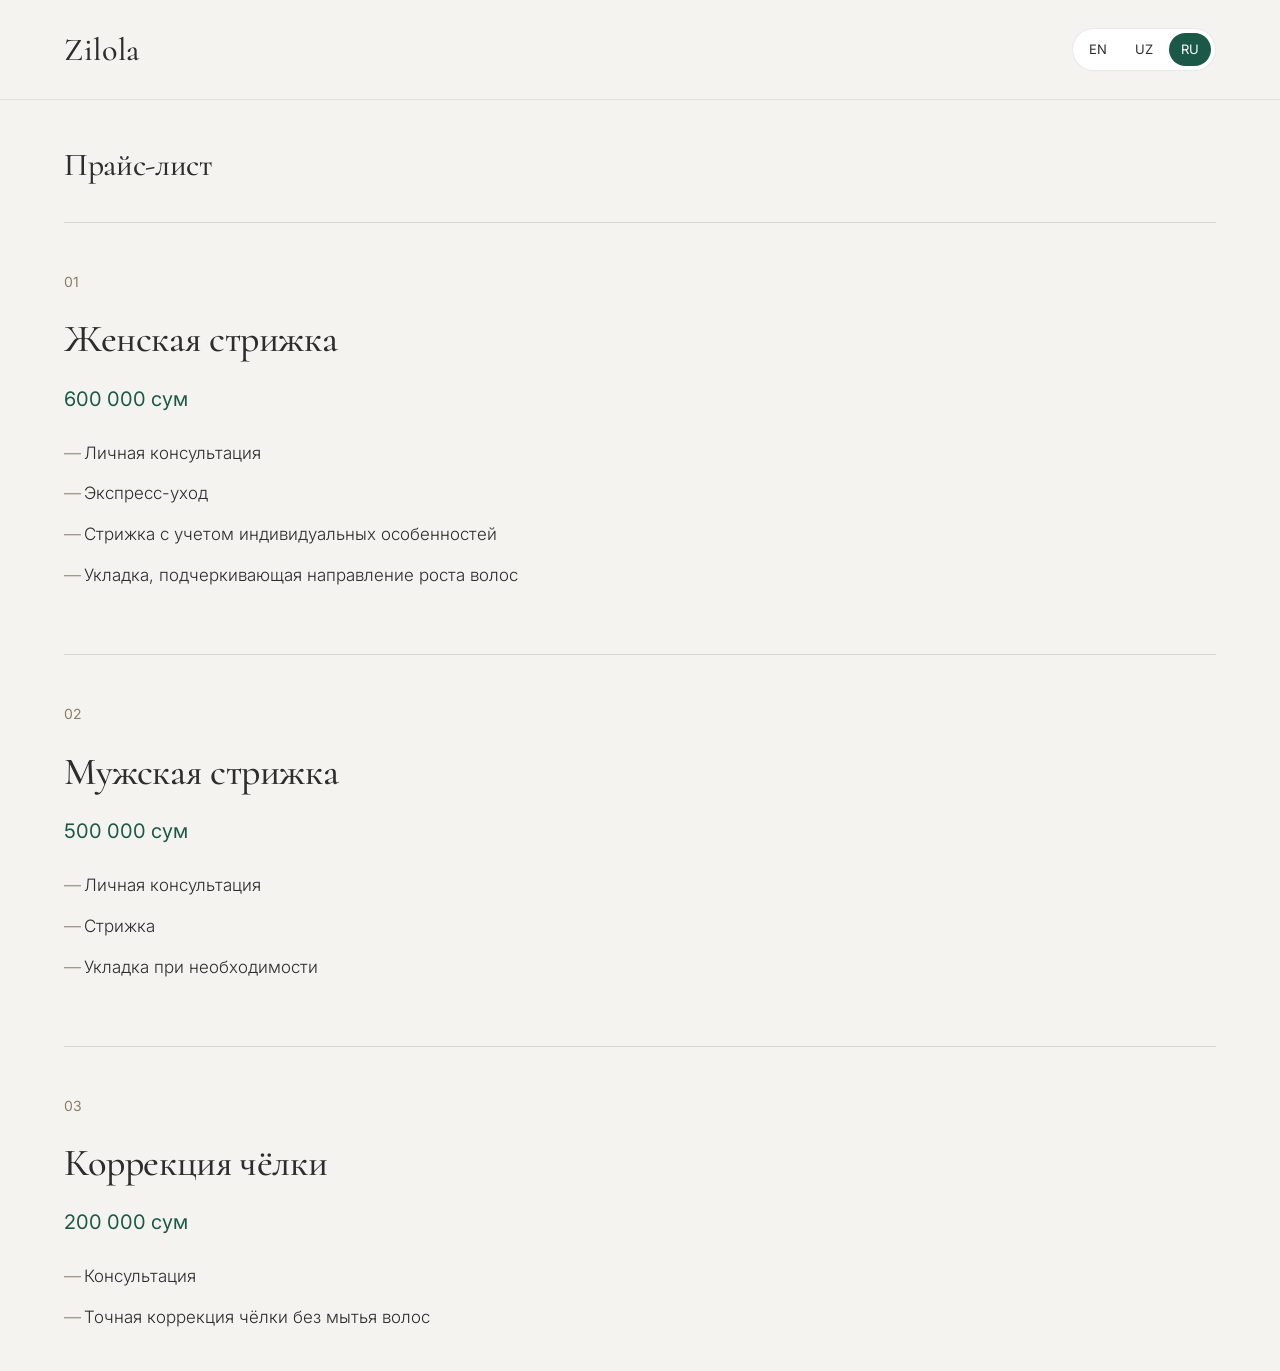
==== index.html @ 5ff69417 "language button fix" ====
<!DOCTYPE html>
<html lang="ru">
<head>
    <meta charset="UTF-8">
    <meta name="viewport" content="width=device-width, initial-scale=1.0">
    <title>Зилола — Парикмахер в Ташкенте</title>
    <meta name="description" content="Профессиональные услуги стилиста Зилолы в Ташкенте. Женские и мужские стрижки, коррекция чёлки.">
    <link rel="preconnect" href="https://fonts.googleapis.com">
    <link rel="preconnect" href="https://fonts.gstatic.com" crossorigin>
    <link href="https://fonts.googleapis.com/css2?family=Cormorant:wght@400;500;600&family=Inter:wght@300;400;500&display=swap" rel="stylesheet">
    <link rel="stylesheet" href="styles.css">
    <link rel="alternate" hreflang="en" href="index.en.html">
    <link rel="alternate" hreflang="uz" href="index.uz.html">
    <link rel="alternate" hreflang="ru" href="index.html">
    <link rel="alternate" hreflang="x-default" href="index.html">
</head>
<body>
    <header class="site-header">
        <div class="header-content">
            <a href="index.ru.html" class="logo">Zilola</a>
            <nav class="language-switcher" role="navigation" aria-label="Выбор языка">
                <a href="index.html" class="lang-btn">EN</a>
                <a href="index.uz.html" class="lang-btn">UZ</a>
                <a href="index.ru.html" class="lang-btn active" aria-current="page">RU</a>
            </nav>
        </div>
    </header>

    <main>

        <!-- Services Section -->
        <section id="services" class="services-section">
            <div class="services-header">
                <h2 class="section-title">Прайс-лист</h2>
            </div>

            <div class="services-grid">
                <article class="service-item">
                    <div class="service-number">01</div>
                    <h3 class="service-title">Женская стрижка</h3>
                    <p class="service-price">600 000 сум</p>
                    <ul class="service-details">
                        <li>Личная консультация</li>
                        <li>Экспресс-уход</li>
                        <li>Стрижка с учетом индивидуальных особенностей</li>
                        <li>Укладка, подчеркивающая направление роста волос</li>
                    </ul>
                </article>

                <article class="service-item">
                    <div class="service-number">02</div>
                    <h3 class="service-title">Мужская стрижка</h3>
                    <p class="service-price">500 000 сум</p>
                    <ul class="service-details">
                        <li>Личная консультация</li>
                        <li>Стрижка</li>
                        <li>Укладка при необходимости</li>
                    </ul>
                </article>

                <article class="service-item">
                    <div class="service-number">03</div>
                    <h3 class="service-title">Коррекция чёлки</h3>
                    <p class="service-price">200 000 сум</p>
                    <ul class="service-details">
                        <li>Консультация</li>
                        <li>Точная коррекция чёлки без мытья волос</li>
                    </ul>
                </article>
            </div>
        </section>
    </main>
</body>
</html>
---- styles.css ----
:root {
    --cream: #F5F3EF;
    --forest: #1A5947;
    --charcoal: #2D2D2D;
    --warm-brown: #8B7E6A;
    --white: #FFFFFF;

    --font-serif: 'Cormorant', Georgia, serif;
    --font-sans: 'Inter', -apple-system, BlinkMacSystemFont, 'Segoe UI', sans-serif;
}

* {
    margin: 0;
    padding: 0;
    box-sizing: border-box;
}

html {
    font-size: 16px;
    scroll-behavior: smooth;
}

body {
    font-family: var(--font-sans);
    background-color: var(--cream);
    color: var(--charcoal);
    line-height: 1.6;
    -webkit-font-smoothing: antialiased;
    -moz-osx-font-smoothing: grayscale;
}

/* Header */
.site-header {
    position: sticky;
    top: 0;
    background-color: var(--cream);
    z-index: 100;
    border-bottom: 1px solid rgba(45, 45, 45, 0.1);
}

.header-content {
    max-width: 1400px;
    margin: 0 auto;
    padding: clamp(1rem, 2vw, 1.5rem) clamp(1.5rem, 5vw, 4rem);
    display: flex;
    justify-content: space-between;
    align-items: center;
}

.logo {
    font-family: var(--font-serif);
    font-size: clamp(1.5rem, 2.5vw, 2rem);
    font-weight: 500;
    color: var(--charcoal);
    text-decoration: none;
    letter-spacing: 0.02em;
}

.language-switcher {
    display: flex;
    gap: 0.25rem;
    background: var(--white);
    border: 1px solid rgba(45, 45, 45, 0.1);
    border-radius: 50px;
    padding: 0.25rem;
}

.lang-btn {
    font-family: var(--font-sans);
    font-size: 0.8125rem;
    font-weight: 400;
    padding: 0.375rem 0.75rem;
    border: none;
    border-radius: 50px;
    background: transparent;
    color: var(--charcoal);
    text-decoration: none;
    display: inline-block;
    transition: all 0.2s ease;
}

.lang-btn:hover {
    background: rgba(45, 45, 45, 0.05);
}

.lang-btn.active {
    background: var(--forest);
    color: var(--white);
}

.lang-btn:focus-visible {
    outline: 2px solid var(--forest);
    outline-offset: 2px;
}

/* Main Content */
main {
    max-width: 1400px;
    margin: 0 auto;
    padding: 0 clamp(1.5rem, 5vw, 4rem);
}

.content-wrapper[hidden] {
    display: none;
}

/* Hero Section */
.hero {
    display: grid;
    grid-template-columns: 1fr 1fr;
    gap: clamp(2rem, 6vw, 6rem);
    align-items: center;
    min-height: 70vh;
    padding: clamp(2rem, 4vw, 4rem) 0;
}

.hero-text {
    padding-right: clamp(1rem, 4vw, 4rem);
}

.hero-title {
    font-family: var(--font-serif);
    font-size: clamp(2.5rem, 6vw, 5rem);
    font-weight: 500;
    color: var(--charcoal);
    line-height: 1.1;
    letter-spacing: -0.02em;
    margin-bottom: clamp(2rem, 4vw, 3rem);
}

.cta-button {
    display: inline-block;
    font-family: var(--font-sans);
    font-size: 0.9375rem;
    font-weight: 400;
    color: var(--white);
    background: var(--forest);
    padding: 0.875rem 2rem;
    border-radius: 50px;
    text-decoration: none;
    transition: all 0.3s ease;
}

.cta-button:hover {
    background: #134536;
    transform: translateY(-2px);
}

.cta-button:focus-visible {
    outline: 2px solid var(--forest);
    outline-offset: 4px;
}

.hero-image {
    position: relative;
    aspect-ratio: 3 / 4;
    border-radius: 4px;
    overflow: hidden;
}

.hero-image img {
    width: 100%;
    height: 100%;
    object-fit: cover;
    display: block;
}

/* Services Section */
.services-section {
    padding: clamp(1.5rem, 3vw, 2.5rem) 0;
}

.services-header {
    margin-bottom: clamp(1.25rem, 2.5vw, 2rem);
}

.section-title {
    font-family: var(--font-serif);
    font-size: clamp(1.5rem, 2.5vw, 2rem);
    font-weight: 500;
    color: var(--charcoal);
    letter-spacing: -0.01em;
}

.services-grid {
    display: grid;
    gap: clamp(3rem, 5vw, 4rem);
}

.service-item {
    border-top: 1px solid rgba(45, 45, 45, 0.15);
    padding-top: clamp(2rem, 4vw, 3rem);
}

.service-number {
    font-family: var(--font-sans);
    font-size: 0.875rem;
    font-weight: 400;
    color: var(--warm-brown);
    margin-bottom: 1rem;
}

.service-title {
    font-family: var(--font-serif);
    font-size: clamp(1.75rem, 3vw, 2.5rem);
    font-weight: 500;
    color: var(--charcoal);
    margin-bottom: 0.75rem;
    letter-spacing: -0.01em;
}

.service-price {
    font-family: var(--font-sans);
    font-size: clamp(1rem, 2vw, 1.25rem);
    font-weight: 400;
    color: var(--forest);
    margin-bottom: 1.5rem;
}

.service-details {
    list-style: none;
    display: grid;
    gap: 0.75rem;
    max-width: 600px;
}

.service-details li {
    font-family: var(--font-sans);
    font-size: clamp(0.9375rem, 1.5vw, 1.0625rem);
    font-weight: 300;
    color: var(--charcoal);
    line-height: 1.7;
    padding-left: 1.25rem;
    position: relative;
}

.service-details li::before {
    content: '—';
    position: absolute;
    left: 0;
    color: var(--warm-brown);
}

/* Responsive */
@media (max-width: 1024px) {
    .hero {
        grid-template-columns: 1fr;
        min-height: auto;
    }

    .hero-text {
        padding-right: 0;
    }

    .hero-image {
        max-width: 500px;
        margin: 0 auto;
    }
}

@media (max-width: 640px) {
    .header-content {
        flex-direction: column;
        gap: 1rem;
        align-items: flex-start;
    }

    .language-switcher {
        align-self: flex-start;
        padding: 0.15rem;
    }

    .lang-btn {
        font-size: 0.75rem;
        padding: 0.3rem 0.6rem;
    }
}

/* Accessibility */
@media (prefers-reduced-motion: reduce) {
    *,
    *::before,
    *::after {
        animation-duration: 0.01ms !important;
        animation-iteration-count: 1 !important;
        transition-duration: 0.01ms !important;
        scroll-behavior: auto !important;
    }
}

/* Print styles */
@media print {
    .site-header,
    .language-switcher,
    .cta-button {
        display: none;
    }

    body {
        background: white;
    }
}
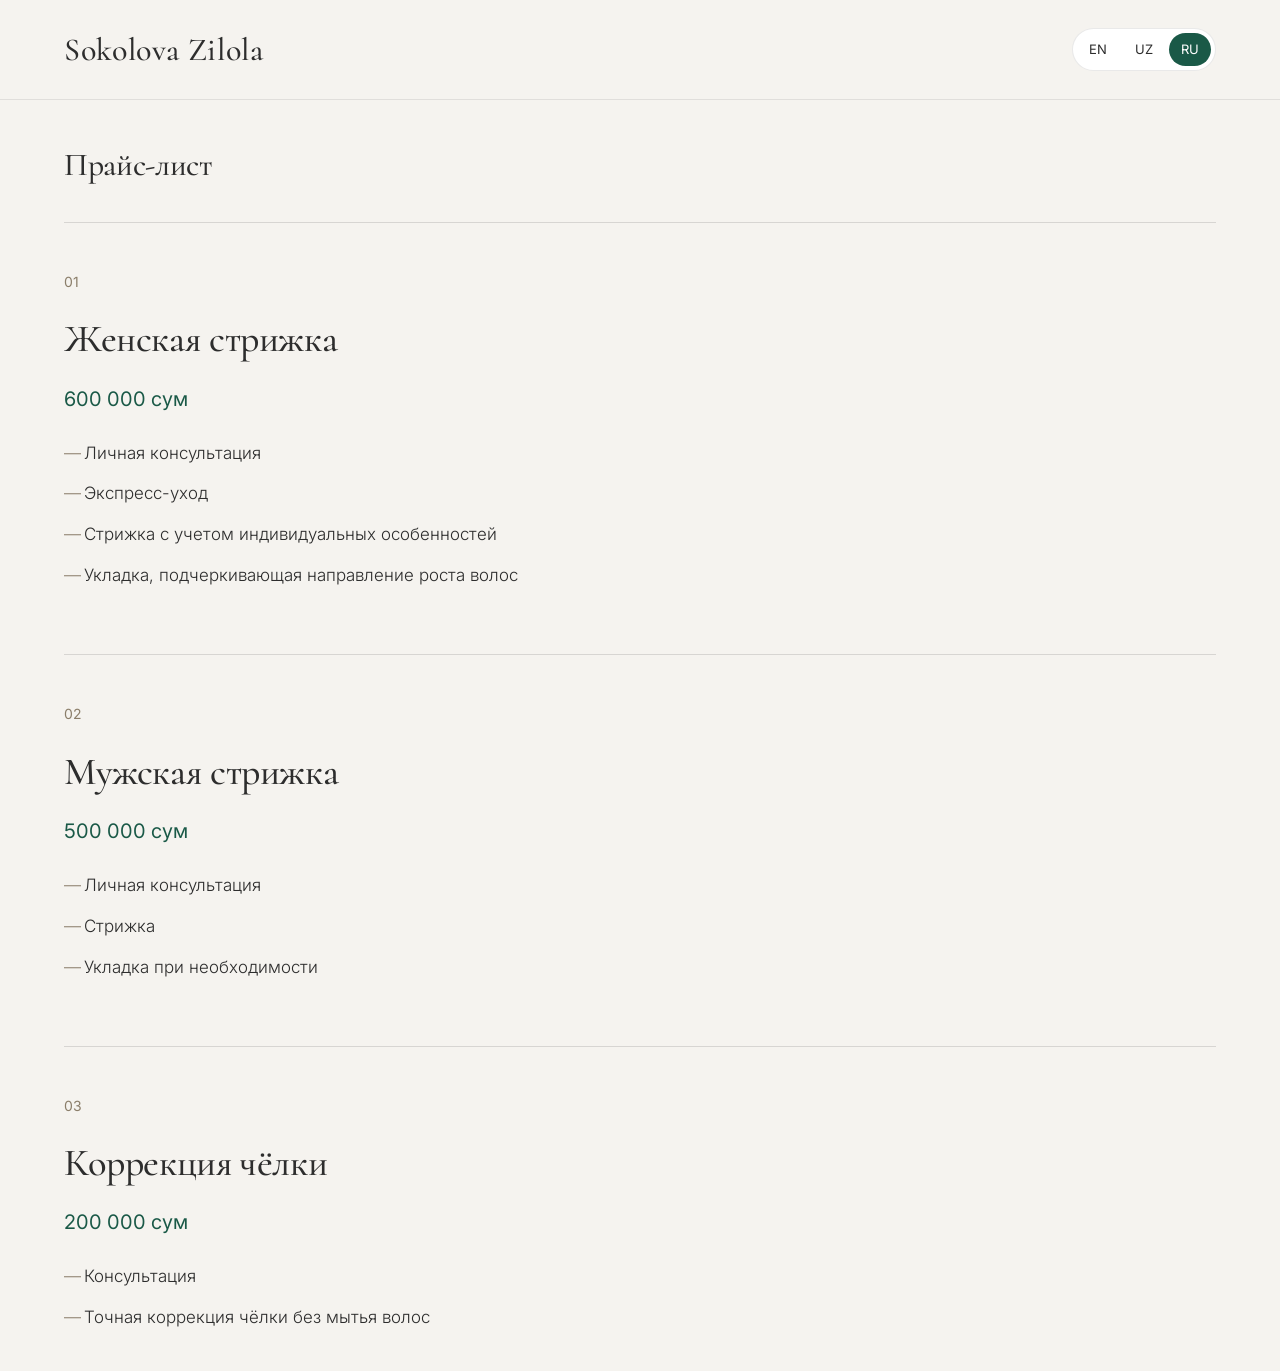
==== commit 2937c36f: "edit logo" ====
--- a/index.html
+++ b/index.html
@@ -17,11 +17,11 @@
 <body>
     <header class="site-header">
         <div class="header-content">
-            <a href="index.ru.html" class="logo">Zilola</a>
+            <a href="index.html" class="logo">Sokolova Zilola</a>
             <nav class="language-switcher" role="navigation" aria-label="Выбор языка">
-                <a href="index.html" class="lang-btn">EN</a>
+                <a href="index.en.html" class="lang-btn">EN</a>
                 <a href="index.uz.html" class="lang-btn">UZ</a>
-                <a href="index.ru.html" class="lang-btn active" aria-current="page">RU</a>
+                <a href="index.html" class="lang-btn active" aria-current="page">RU</a>
             </nav>
         </div>
     </header>
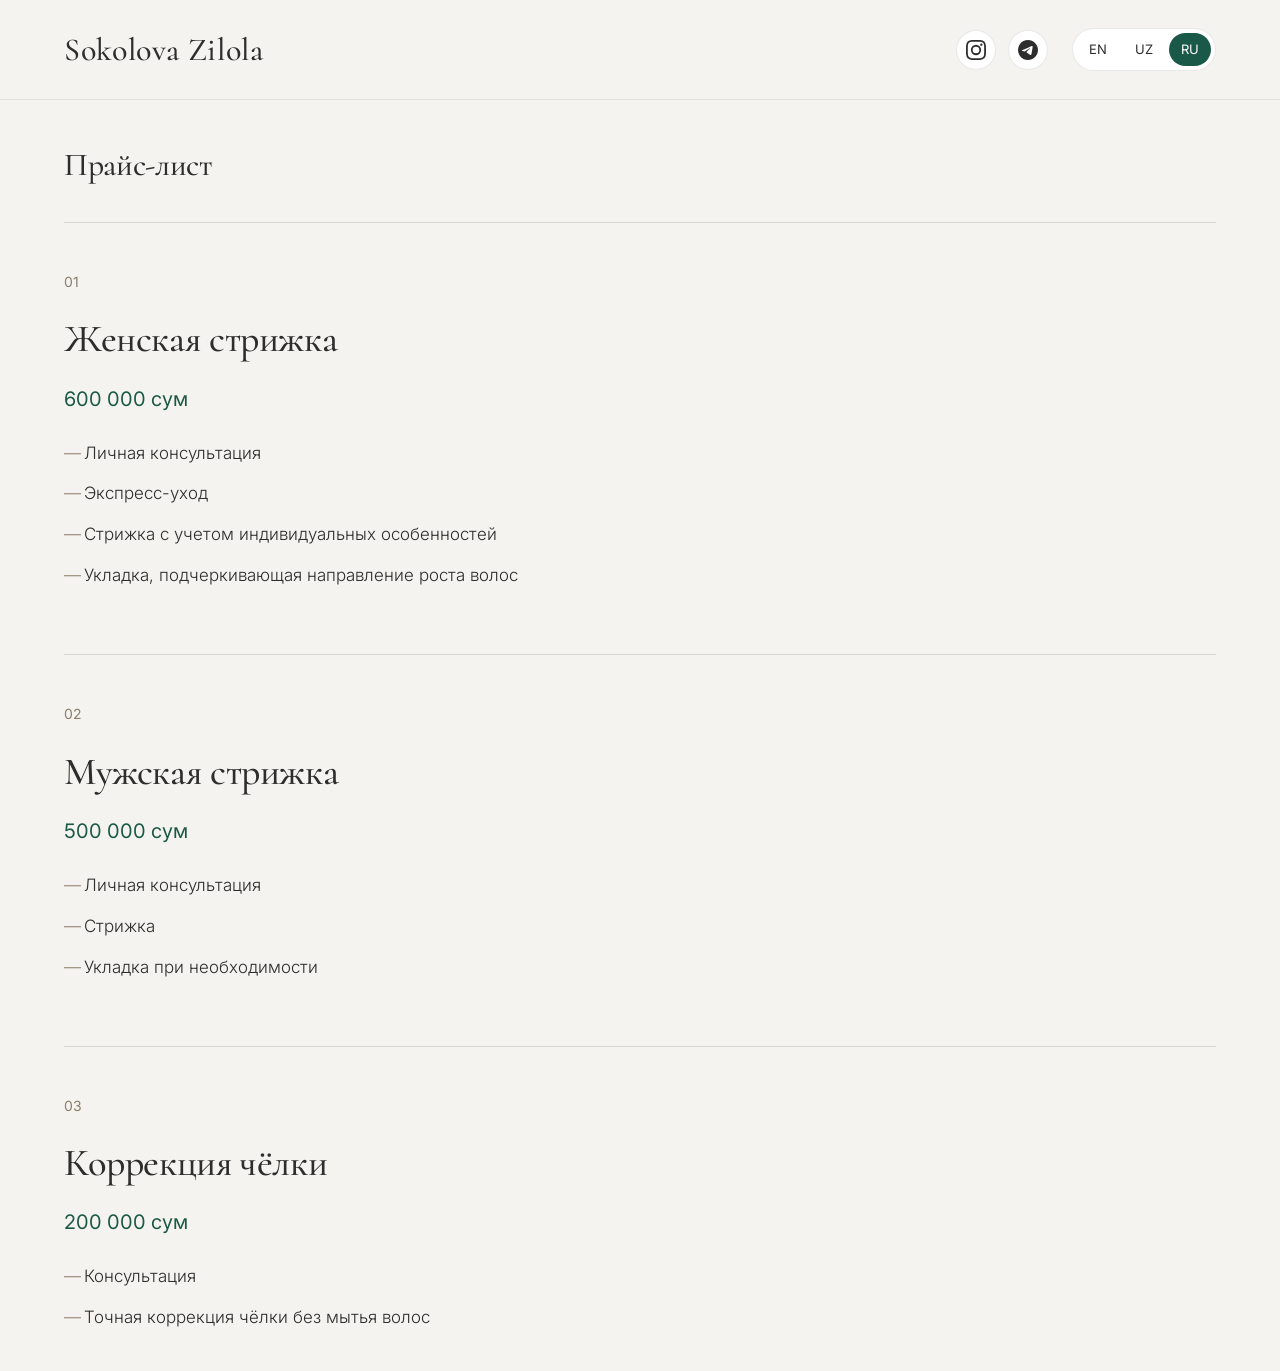
==== commit a9f0eb69: "add social links" ====
--- a/index.html
+++ b/index.html
@@ -18,11 +18,25 @@
     <header class="site-header">
         <div class="header-content">
             <a href="index.html" class="logo">Sokolova Zilola</a>
-            <nav class="language-switcher" role="navigation" aria-label="Выбор языка">
-                <a href="index.en.html" class="lang-btn">EN</a>
-                <a href="index.uz.html" class="lang-btn">UZ</a>
-                <a href="index.html" class="lang-btn active" aria-current="page">RU</a>
-            </nav>
+            <div class="header-right">
+                <div class="social-links">
+                    <a href="https://www.instagram.com/zilola_sokolova_st" target="_blank" rel="noopener noreferrer" class="social-link" aria-label="Instagram">
+                        <svg width="24" height="24" viewBox="0 0 24 24" fill="none" xmlns="http://www.w3.org/2000/svg">
+                            <path d="M12 2.163c3.204 0 3.584.012 4.85.07 3.252.148 4.771 1.691 4.919 4.919.058 1.265.069 1.645.069 4.849 0 3.205-.012 3.584-.069 4.849-.149 3.225-1.664 4.771-4.919 4.919-1.266.058-1.644.07-4.85.07-3.204 0-3.584-.012-4.849-.07-3.26-.149-4.771-1.699-4.919-4.92-.058-1.265-.07-1.644-.07-4.849 0-3.204.013-3.583.07-4.849.149-3.227 1.664-4.771 4.919-4.919 1.266-.057 1.645-.069 4.849-.069zM12 0C8.741 0 8.333.014 7.053.072 2.695.272.273 2.69.073 7.052.014 8.333 0 8.741 0 12c0 3.259.014 3.668.072 4.948.2 4.358 2.618 6.78 6.98 6.98C8.333 23.986 8.741 24 12 24c3.259 0 3.668-.014 4.948-.072 4.354-.2 6.782-2.618 6.979-6.98.059-1.28.073-1.689.073-4.948 0-3.259-.014-3.667-.072-4.947-.196-4.354-2.617-6.78-6.979-6.98C15.668.014 15.259 0 12 0zm0 5.838a6.162 6.162 0 100 12.324 6.162 6.162 0 000-12.324zM12 16a4 4 0 110-8 4 4 0 010 8zm6.406-11.845a1.44 1.44 0 100 2.881 1.44 1.44 0 000-2.881z" fill="currentColor"/>
+                        </svg>
+                    </a>
+                    <a href="https://t.me/sokol8779" target="_blank" rel="noopener noreferrer" class="social-link" aria-label="Telegram">
+                        <svg width="24" height="24" viewBox="0 0 24 24" fill="none" xmlns="http://www.w3.org/2000/svg">
+                            <path d="M12 0C5.373 0 0 5.373 0 12s5.373 12 12 12 12-5.373 12-12S18.627 0 12 0zm5.562 8.161c-.18 1.897-.962 6.502-1.359 8.627-.168.9-.5 1.201-.82 1.23-.697.064-1.226-.461-1.901-.903-1.056-.692-1.653-1.123-2.678-1.799-1.185-.781-.417-1.21.258-1.911.177-.184 3.247-2.977 3.307-3.23.007-.032.014-.15-.056-.212s-.174-.041-.249-.024c-.106.024-1.793 1.139-5.062 3.345-.479.329-.913.489-1.302.481-.428-.009-1.252-.242-1.865-.442-.752-.245-1.349-.374-1.297-.789.027-.216.325-.437.893-.663 3.498-1.524 5.831-2.529 6.998-3.014 3.332-1.386 4.025-1.627 4.476-1.635.099-.002.321.023.465.141.122.099.155.232.171.326.016.094.037.308.02.474z" fill="currentColor"/>
+                        </svg>
+                    </a>
+                </div>
+                <nav class="language-switcher" role="navigation" aria-label="Выбор языка">
+                    <a href="index.en.html" class="lang-btn">EN</a>
+                    <a href="index.uz.html" class="lang-btn">UZ</a>
+                    <a href="index.html" class="lang-btn active" aria-current="page">RU</a>
+                </nav>
+            </div>
         </div>
     </header>
 
--- a/styles.css
+++ b/styles.css
@@ -47,6 +47,12 @@
     align-items: center;
 }
 
+.header-right {
+    display: flex;
+    align-items: center;
+    gap: 1.5rem;
+}
+
 .logo {
     font-family: var(--font-serif);
     font-size: clamp(1.5rem, 2.5vw, 2rem);
@@ -54,6 +60,43 @@
     color: var(--charcoal);
     text-decoration: none;
     letter-spacing: 0.02em;
+}
+
+.social-links {
+    display: flex;
+    gap: 0.75rem;
+    align-items: center;
+}
+
+.social-link {
+    display: flex;
+    align-items: center;
+    justify-content: center;
+    width: 40px;
+    height: 40px;
+    color: var(--charcoal);
+    background: var(--white);
+    border: 1px solid rgba(45, 45, 45, 0.1);
+    border-radius: 50%;
+    text-decoration: none;
+    transition: all 0.3s ease;
+}
+
+.social-link:hover {
+    background: var(--forest);
+    color: var(--white);
+    border-color: var(--forest);
+    transform: translateY(-2px);
+}
+
+.social-link:focus-visible {
+    outline: 2px solid var(--forest);
+    outline-offset: 2px;
+}
+
+.social-link svg {
+    width: 20px;
+    height: 20px;
 }
 
 .language-switcher {
@@ -265,8 +308,27 @@
         align-items: flex-start;
     }
 
+    .header-right {
+        width: 100%;
+        justify-content: space-between;
+        gap: 1rem;
+    }
+
+    .social-links {
+        gap: 0.5rem;
+    }
+
+    .social-link {
+        width: 36px;
+        height: 36px;
+    }
+
+    .social-link svg {
+        width: 18px;
+        height: 18px;
+    }
+
     .language-switcher {
-        align-self: flex-start;
         padding: 0.15rem;
     }
 
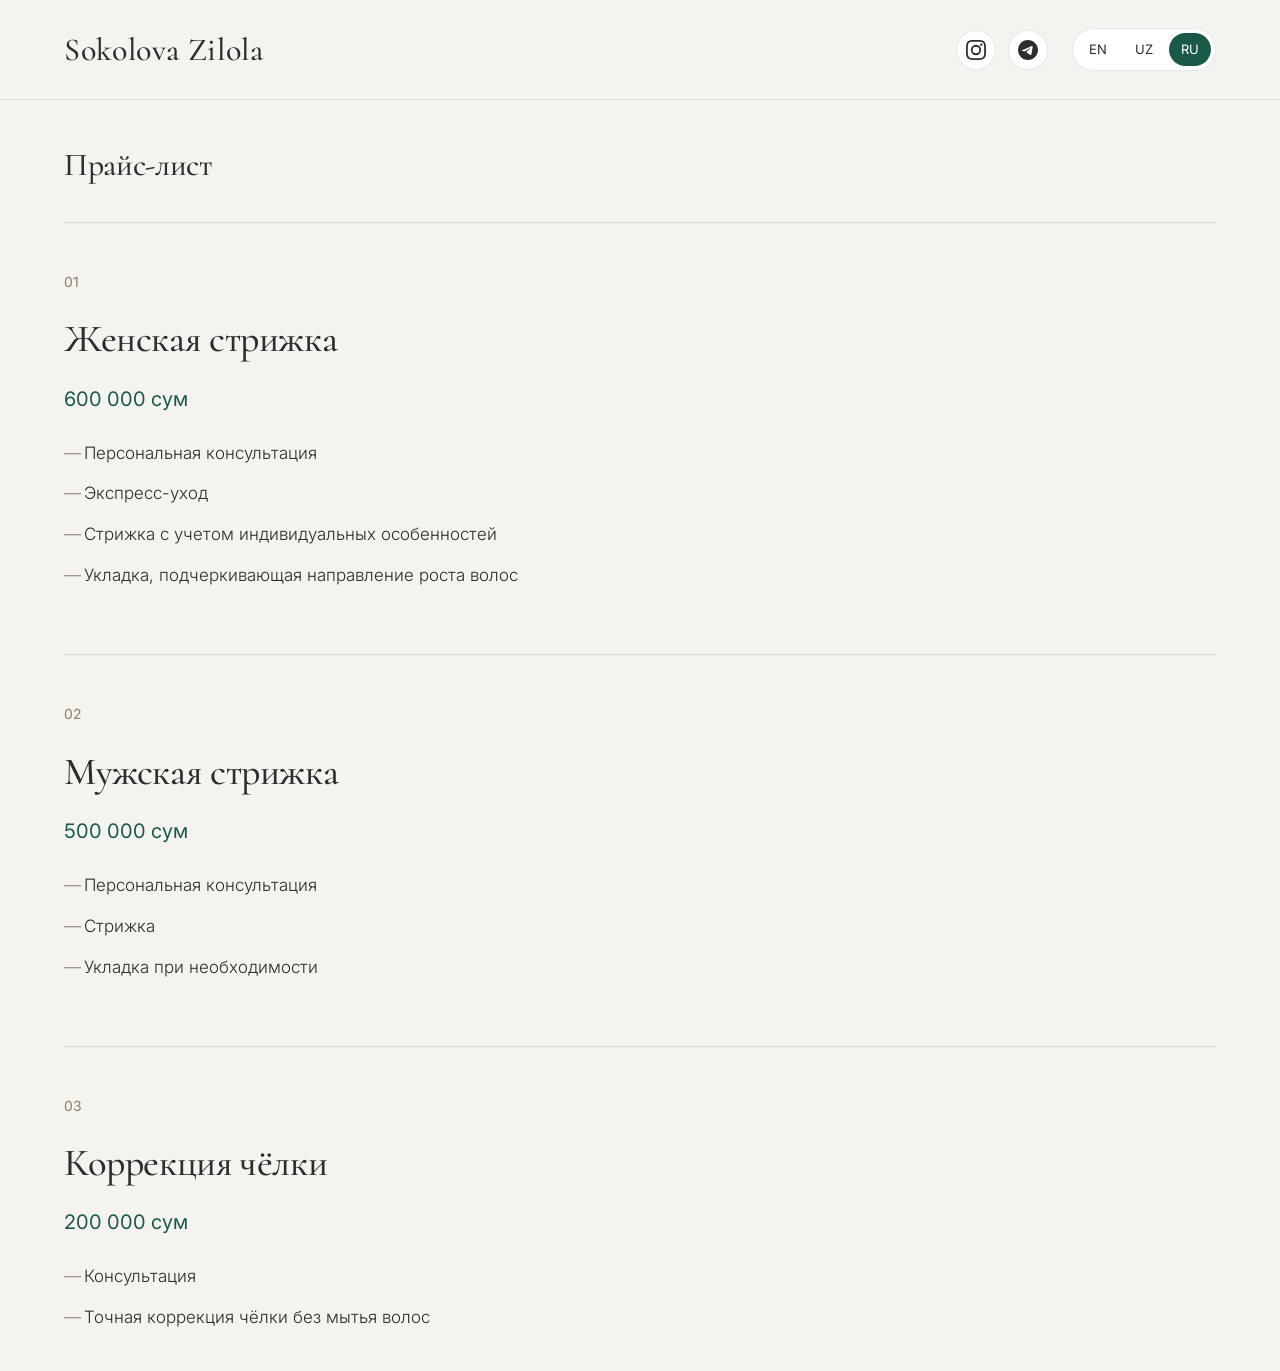
==== commit e50e6e23: "rename consulting" ====
--- a/index.html
+++ b/index.html
@@ -54,7 +54,7 @@
                     <h3 class="service-title">Женская стрижка</h3>
                     <p class="service-price">600 000 сум</p>
                     <ul class="service-details">
-                        <li>Личная консультация</li>
+                        <li>Персональная консультация</li>
                         <li>Экспресс-уход</li>
                         <li>Стрижка с учетом индивидуальных особенностей</li>
                         <li>Укладка, подчеркивающая направление роста волос</li>
@@ -66,7 +66,7 @@
                     <h3 class="service-title">Мужская стрижка</h3>
                     <p class="service-price">500 000 сум</p>
                     <ul class="service-details">
-                        <li>Личная консультация</li>
+                        <li>Персональная консультация</li>
                         <li>Стрижка</li>
                         <li>Укладка при необходимости</li>
                     </ul>
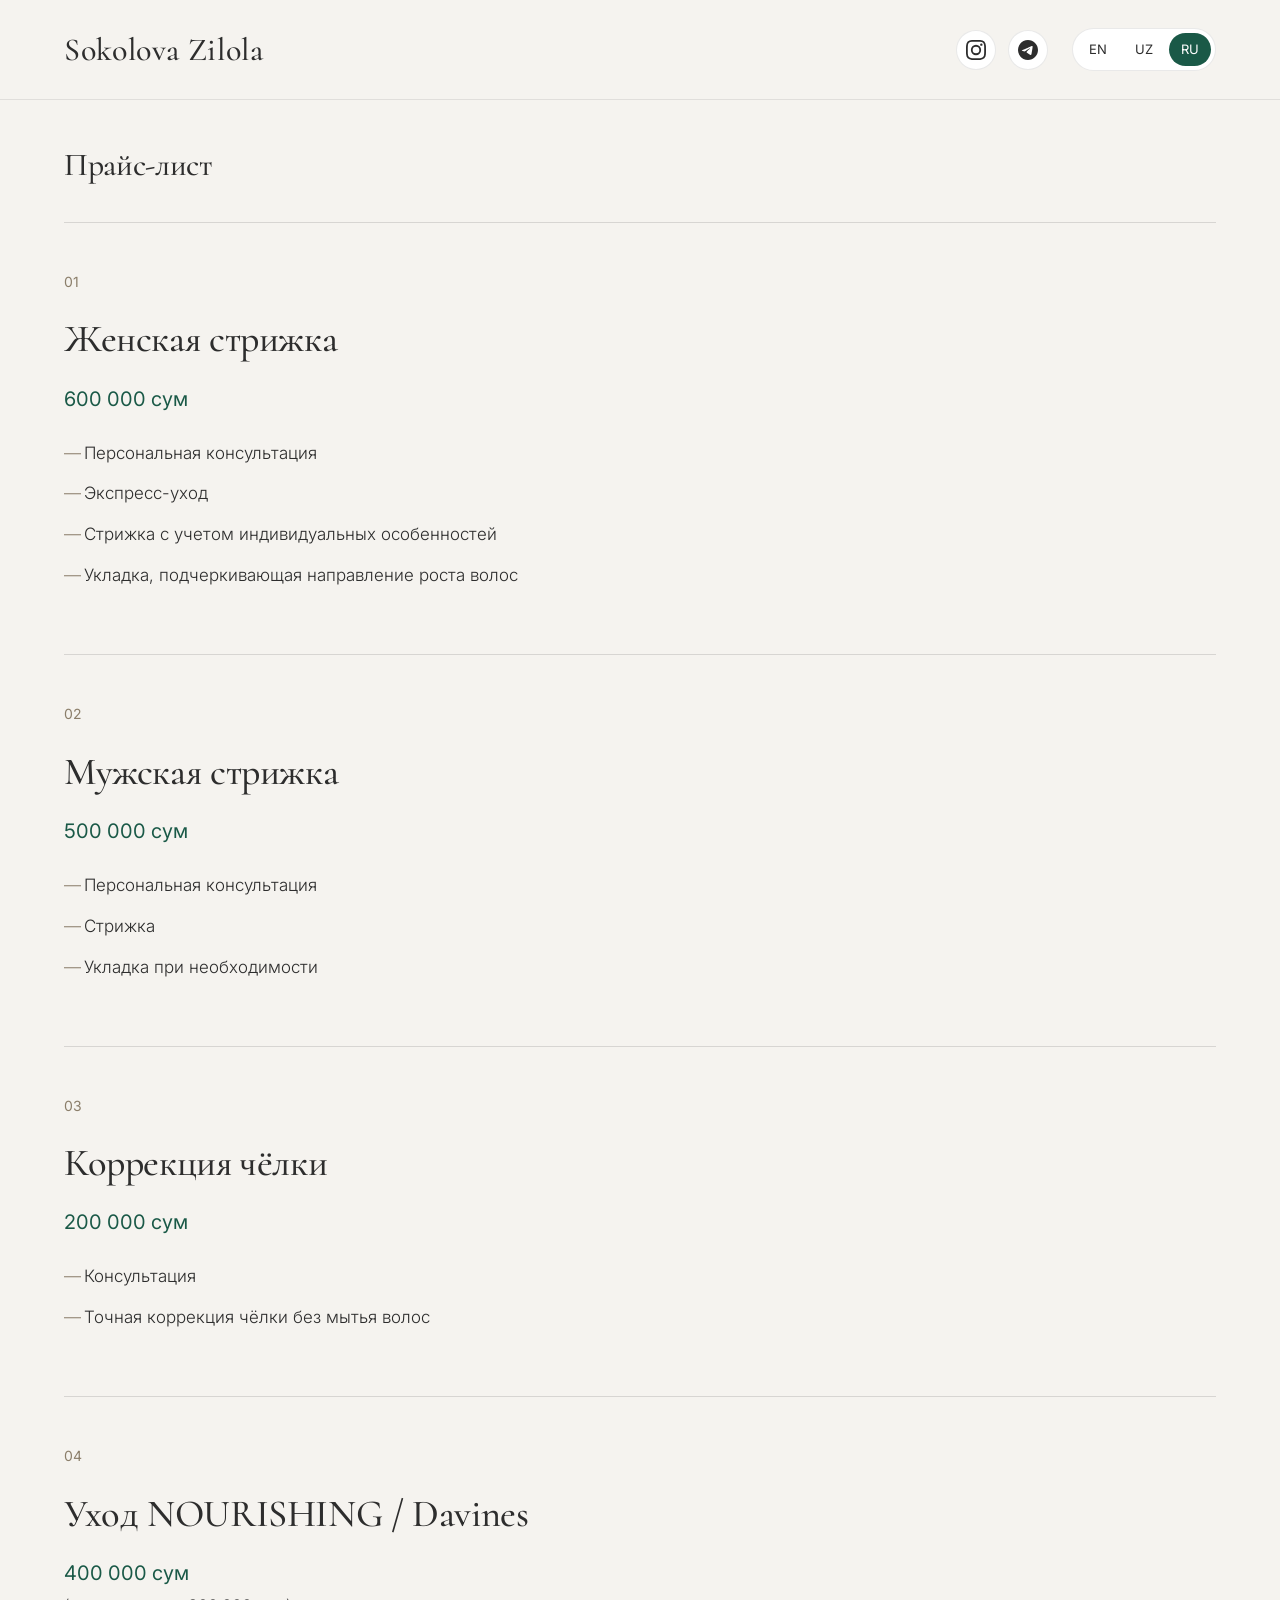
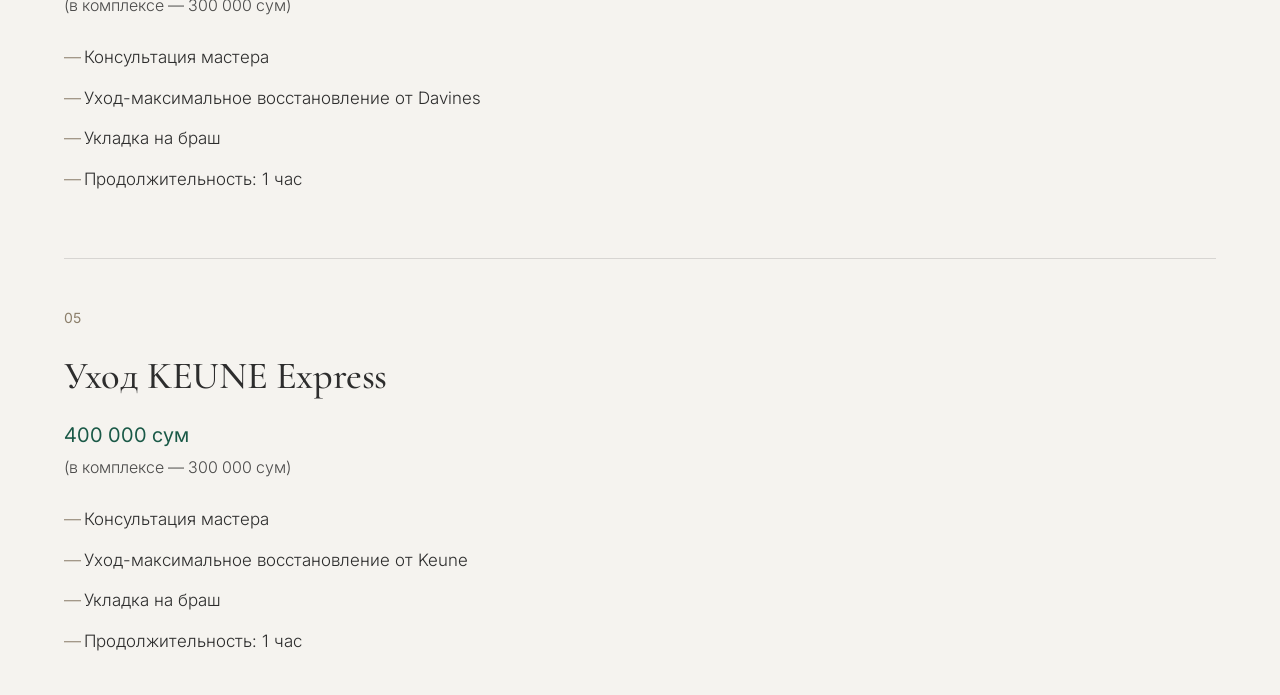
==== commit 059ef502: "add hair care services" ====
--- a/index.html
+++ b/index.html
@@ -81,6 +81,30 @@
                         <li>Точная коррекция чёлки без мытья волос</li>
                     </ul>
                 </article>
+
+                <article class="service-item">
+                    <div class="service-number">04</div>
+                    <h3 class="service-title">Уход NOURISHING / Davines</h3>
+                    <p class="service-price">400 000 сум <span class="price-note">(в комплексе — 300 000 сум)</span></p>
+                    <ul class="service-details">
+                        <li>Консультация мастера</li>
+                        <li>Уход-максимальное восстановление от Davines</li>
+                        <li>Укладка на браш</li>
+                        <li>Продолжительность: 1 час</li>
+                    </ul>
+                </article>
+
+                <article class="service-item">
+                    <div class="service-number">05</div>
+                    <h3 class="service-title">Уход KEUNE Express</h3>
+                    <p class="service-price">400 000 сум <span class="price-note">(в комплексе — 300 000 сум)</span></p>
+                    <ul class="service-details">
+                        <li>Консультация мастера</li>
+                        <li>Уход-максимальное восстановление от Keune</li>
+                        <li>Укладка на браш</li>
+                        <li>Продолжительность: 1 час</li>
+                    </ul>
+                </article>
             </div>
         </section>
     </main>
--- a/styles.css
+++ b/styles.css
@@ -258,6 +258,15 @@
     font-weight: 400;
     color: var(--forest);
     margin-bottom: 1.5rem;
+}
+
+.price-note {
+    display: block;
+    font-size: clamp(0.875rem, 1.5vw, 1rem);
+    font-weight: 300;
+    color: var(--charcoal);
+    margin-top: 0.25rem;
+    opacity: 0.85;
 }
 
 .service-details {
